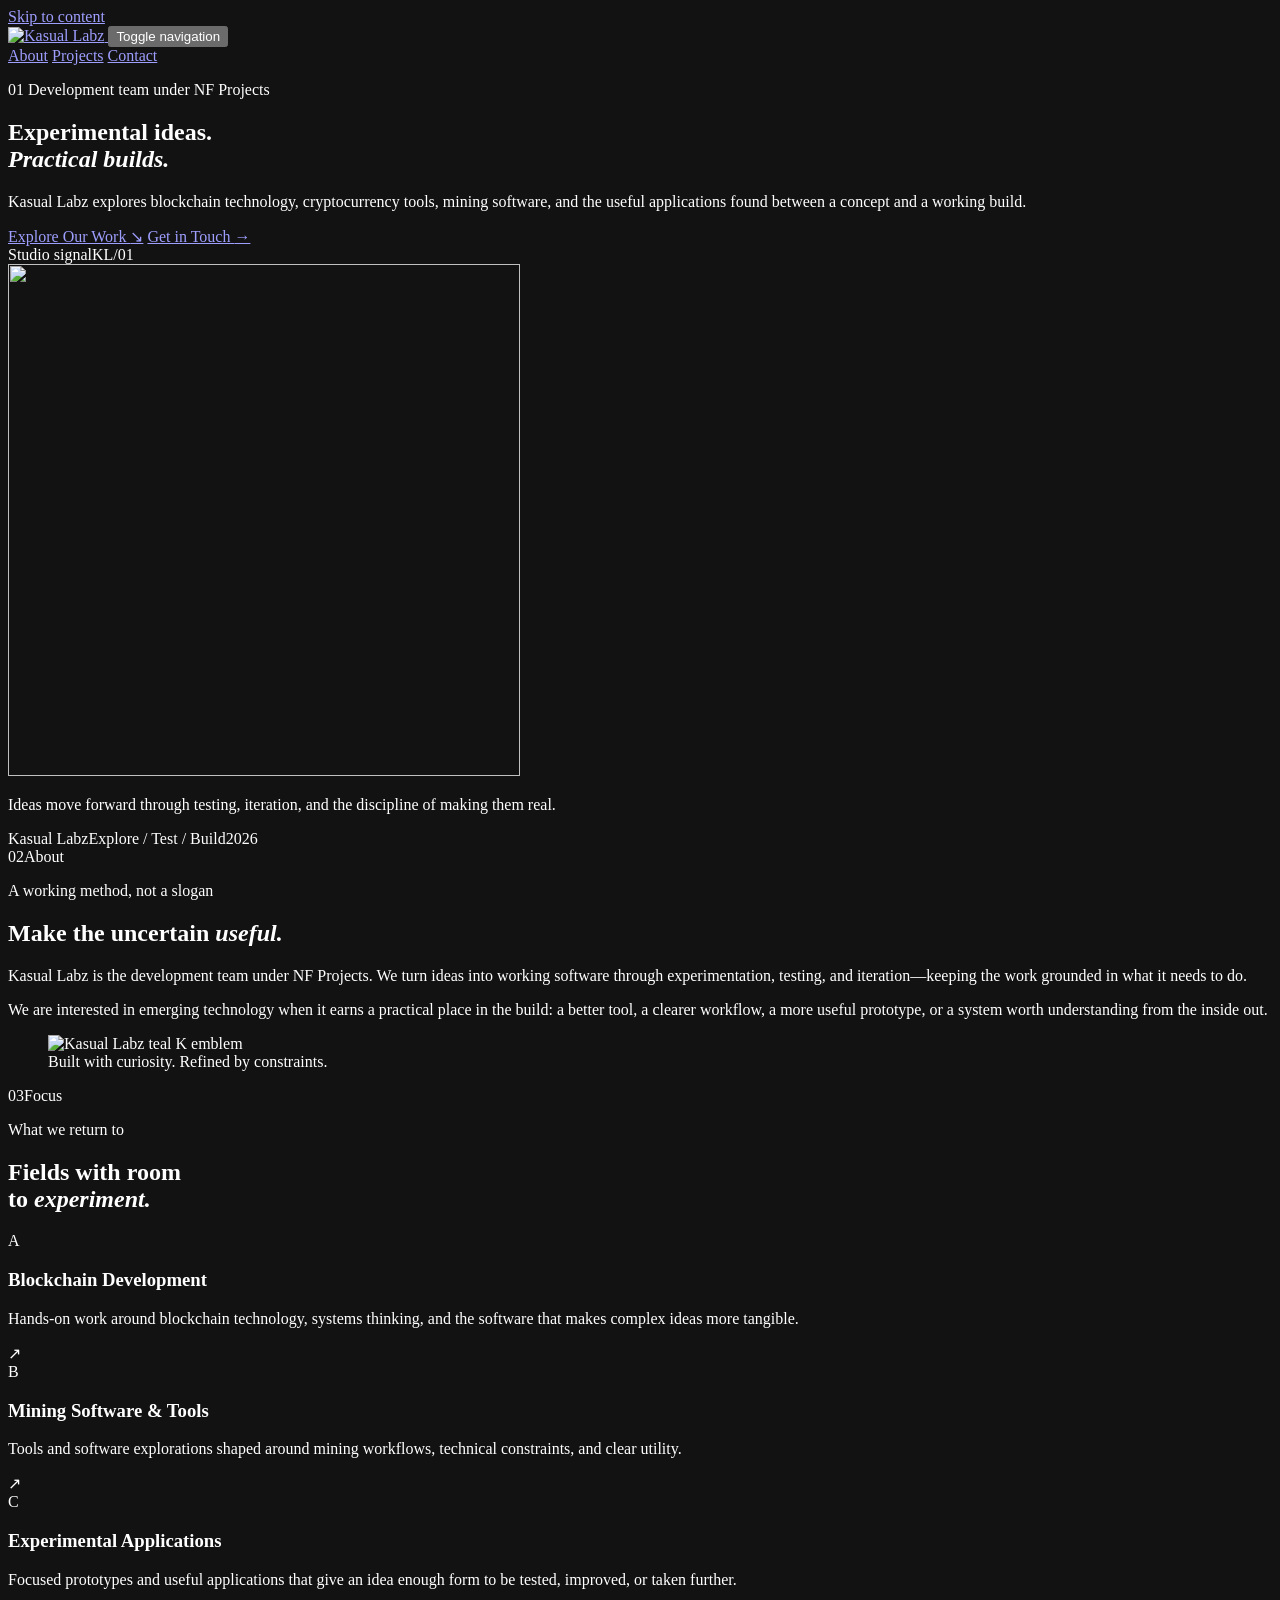
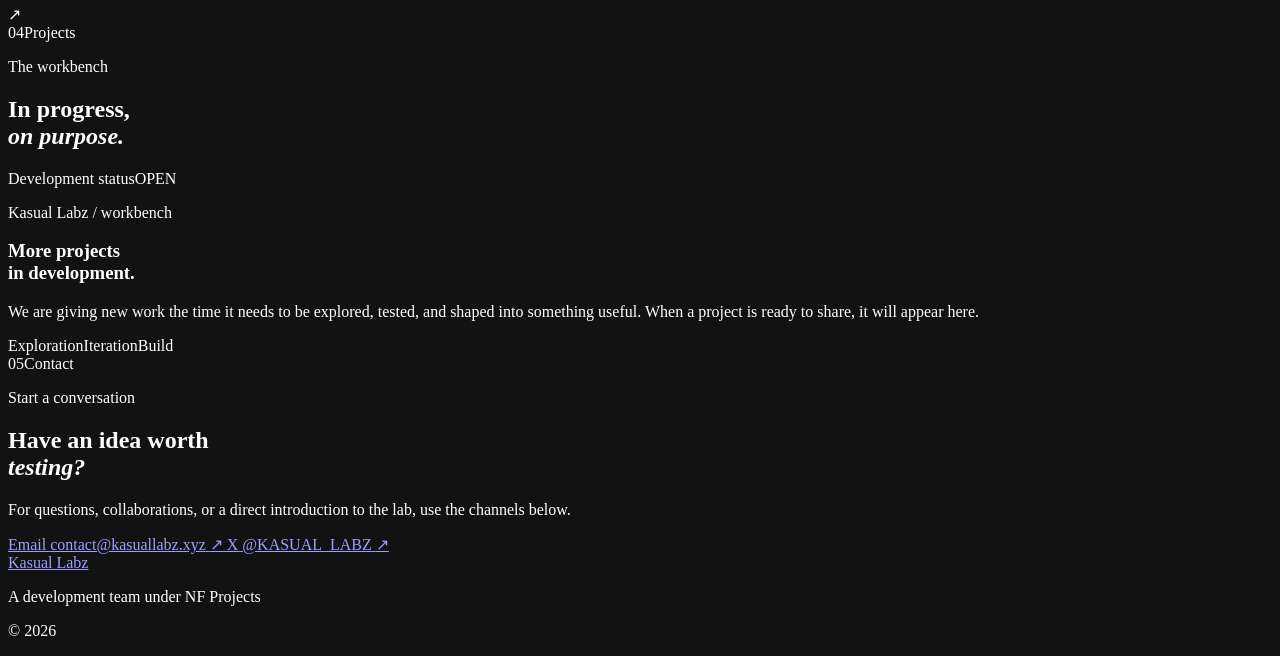
==== site/index.html @ ac22dc43 "Build Kasual Labz landing page" ====
<!doctype html>
<html lang="en">
  <head>
    <meta charset="utf-8">
    <meta name="viewport" content="width=device-width, initial-scale=1">
    <meta name="theme-color" content="#061311">
    <meta name="color-scheme" content="dark">
    <title>Kasual Labz | Experimental Ideas, Practical Builds</title>
    <meta name="description" content="Kasual Labz is the NF Projects development team exploring blockchain technology, mining tools, experimental applications, and useful software.">
    <meta name="keywords" content="Kasual Labz, blockchain development, mining software, experimental technology, NF Projects">
    <link rel="canonical" href="https://kasuallabz.xyz/">
    <link rel="icon" href="/favicon.png" type="image/png">
    <meta property="og:type" content="website">
    <meta property="og:title" content="Kasual Labz | Experimental Ideas, Practical Builds">
    <meta property="og:description" content="An NF Projects development team exploring blockchain technology, mining tools, experimental applications, and useful software.">
    <meta property="og:url" content="https://kasuallabz.xyz/">
    <meta property="og:site_name" content="Kasual Labz">
    <meta property="og:image" content="https://kasuallabz.xyz/assets/kasual-k-mark.png">
    <meta property="og:image:alt" content="Kasual Labz teal K emblem">
    <meta name="twitter:card" content="summary_large_image">
    <meta name="twitter:title" content="Kasual Labz | Experimental Ideas, Practical Builds">
    <meta name="twitter:description" content="Experimental ideas, practical builds from the NF Projects development team.">
    <meta name="twitter:image" content="https://kasuallabz.xyz/assets/kasual-k-mark.png">
    <meta name="twitter:image:alt" content="Kasual Labz teal K emblem">
    <link rel="stylesheet" href="/styles.css">
    <script src="/script.js" defer></script>
  </head>
  <body>
    <a class="skip-link" href="#main-content">Skip to content</a>
    <div class="page-grid" aria-hidden="true"></div>
    <div class="network-field" aria-hidden="true">
      <span class="network-line line-a"></span><span class="network-line line-b"></span><span class="network-line line-c"></span>
      <span class="network-node node-a"></span><span class="network-node node-b"></span><span class="network-node node-c"></span><span class="network-node node-d"></span>
    </div>

    <header class="site-header" id="top">
      <div class="header-shell">
        <a class="brand" href="#top" aria-label="Kasual Labz home">
          <img src="/assets/kasual-labz-wordmark.webp" width="2048" height="682" alt="Kasual Labz">
        </a>
        <button class="nav-toggle" type="button" aria-expanded="false" aria-controls="primary-navigation">
          <span class="sr-only">Toggle navigation</span>
          <span aria-hidden="true"></span><span aria-hidden="true"></span>
        </button>
        <nav class="primary-nav" id="primary-navigation" aria-label="Primary navigation">
          <a href="#about">About</a>
          <a href="#projects">Projects</a>
          <a href="#contact">Contact</a>
        </nav>
      </div>
    </header>

    <main id="main-content">
      <section class="hero section-frame" aria-labelledby="hero-title">
        <div class="hero-art" aria-hidden="true"></div>
        <div class="hero-shell">
          <div class="hero-copy">
            <p class="eyebrow"><span class="eyebrow-mark">01</span> Development team under NF Projects</p>
            <h1 id="hero-title">Experimental ideas.<br><em>Practical builds.</em></h1>
            <p class="hero-lede">Kasual Labz explores blockchain technology, cryptocurrency tools, mining software, and the useful applications found between a concept and a working build.</p>
            <div class="hero-actions" aria-label="Explore Kasual Labz">
              <a class="button button-primary" href="#projects">Explore Our Work <span aria-hidden="true">↘</span></a>
              <a class="button button-secondary" href="#contact">Get in Touch <span aria-hidden="true">→</span></a>
            </div>
          </div>
          <aside class="signal-card" aria-label="Kasual Labz approach">
            <div class="signal-card-top"><span class="status-dot" aria-hidden="true"></span><span>Studio signal</span><span class="signal-id">KL/01</span></div>
            <img src="/assets/kasual-k-mark.webp" width="512" height="512" alt="" aria-hidden="true">
            <p>Ideas move forward through testing, iteration, and the discipline of making them real.</p>
          </aside>
        </div>
        <div class="hero-bottomline" aria-hidden="true"><span>Kasual Labz</span><span>Explore / Test / Build</span><span>2026</span></div>
      </section>

      <section class="about section-frame" id="about" aria-labelledby="about-title">
        <div class="section-shell about-layout">
          <div class="section-index"><span>02</span><span>About</span></div>
          <div class="about-copy">
            <p class="kicker">A working method, not a slogan</p>
            <h2 id="about-title">Make the uncertain <em>useful.</em></h2>
            <p class="large-copy">Kasual Labz is the development team under NF Projects. We turn ideas into working software through experimentation, testing, and iteration—keeping the work grounded in what it needs to do.</p>
            <p>We are interested in emerging technology when it earns a practical place in the build: a better tool, a clearer workflow, a more useful prototype, or a system worth understanding from the inside out.</p>
          </div>
          <figure class="about-mark">
            <div class="mark-orbit" aria-hidden="true"></div>
            <img src="/assets/kasual-k-mark.webp" width="512" height="512" alt="Kasual Labz teal K emblem">
            <figcaption>Built with curiosity. Refined by constraints.</figcaption>
          </figure>
        </div>
      </section>

      <section class="focus section-frame" aria-labelledby="focus-title">
        <div class="section-shell">
          <div class="focus-intro">
            <div class="section-index"><span>03</span><span>Focus</span></div>
            <div>
              <p class="kicker">What we return to</p>
              <h2 id="focus-title">Fields with room<br>to <em>experiment.</em></h2>
            </div>
          </div>
          <div class="focus-list">
            <article class="focus-item">
              <span class="focus-number">A</span>
              <div><h3>Blockchain Development</h3><p>Hands-on work around blockchain technology, systems thinking, and the software that makes complex ideas more tangible.</p></div>
              <span class="focus-arrow" aria-hidden="true">↗</span>
            </article>
            <article class="focus-item">
              <span class="focus-number">B</span>
              <div><h3>Mining Software &amp; Tools</h3><p>Tools and software explorations shaped around mining workflows, technical constraints, and clear utility.</p></div>
              <span class="focus-arrow" aria-hidden="true">↗</span>
            </article>
            <article class="focus-item">
              <span class="focus-number">C</span>
              <div><h3>Experimental Applications</h3><p>Focused prototypes and useful applications that give an idea enough form to be tested, improved, or taken further.</p></div>
              <span class="focus-arrow" aria-hidden="true">↗</span>
            </article>
          </div>
        </div>
      </section>

      <section class="projects section-frame" id="projects" aria-labelledby="projects-title">
        <div class="section-shell projects-layout">
          <div class="project-heading">
            <div class="section-index"><span>04</span><span>Projects</span></div>
            <p class="kicker">The workbench</p>
            <h2 id="projects-title">In progress,<br><em>on purpose.</em></h2>
          </div>
          <article class="project-status">
            <div class="project-status-top"><span class="status-dot" aria-hidden="true"></span><span>Development status</span><span>OPEN</span></div>
            <div class="project-status-content">
              <p class="project-overline">Kasual Labz / workbench</p>
              <h3>More projects<br>in development.</h3>
              <p>We are giving new work the time it needs to be explored, tested, and shaped into something useful. When a project is ready to share, it will appear here.</p>
            </div>
            <div class="project-status-footer"><span>Exploration</span><span>Iteration</span><span>Build</span></div>
          </article>
        </div>
      </section>

      <section class="contact section-frame" id="contact" aria-labelledby="contact-title">
        <div class="contact-glow" aria-hidden="true"></div>
        <div class="section-shell contact-shell">
          <div class="section-index"><span>05</span><span>Contact</span></div>
          <div class="contact-copy">
            <p class="kicker">Start a conversation</p>
            <h2 id="contact-title">Have an idea worth<br><em>testing?</em></h2>
            <p>For questions, collaborations, or a direct introduction to the lab, use the channels below.</p>
          </div>
          <div class="contact-links">
            <a class="contact-link" href="mailto:contact@kasuallabz.xyz">
              <span class="contact-link-label">Email</span>
              <span class="contact-link-value">contact@kasuallabz.xyz</span>
              <span class="contact-link-arrow" aria-hidden="true">↗</span>
            </a>
            <a class="contact-link" href="https://x.com/KASUAL_LABZ" target="_blank" rel="noopener noreferrer me">
              <span class="contact-link-label">X</span>
              <span class="contact-link-value">@KASUAL_LABZ</span>
              <span class="contact-link-arrow" aria-hidden="true">↗</span>
            </a>
          </div>
        </div>
      </section>
    </main>

    <footer class="site-footer">
      <div class="footer-shell">
        <a class="footer-brand" href="#top">Kasual Labz</a>
        <p>A development team under NF Projects</p>
        <p>© <span id="current-year">2026</span></p>
      </div>
    </footer>
  </body>
</html>
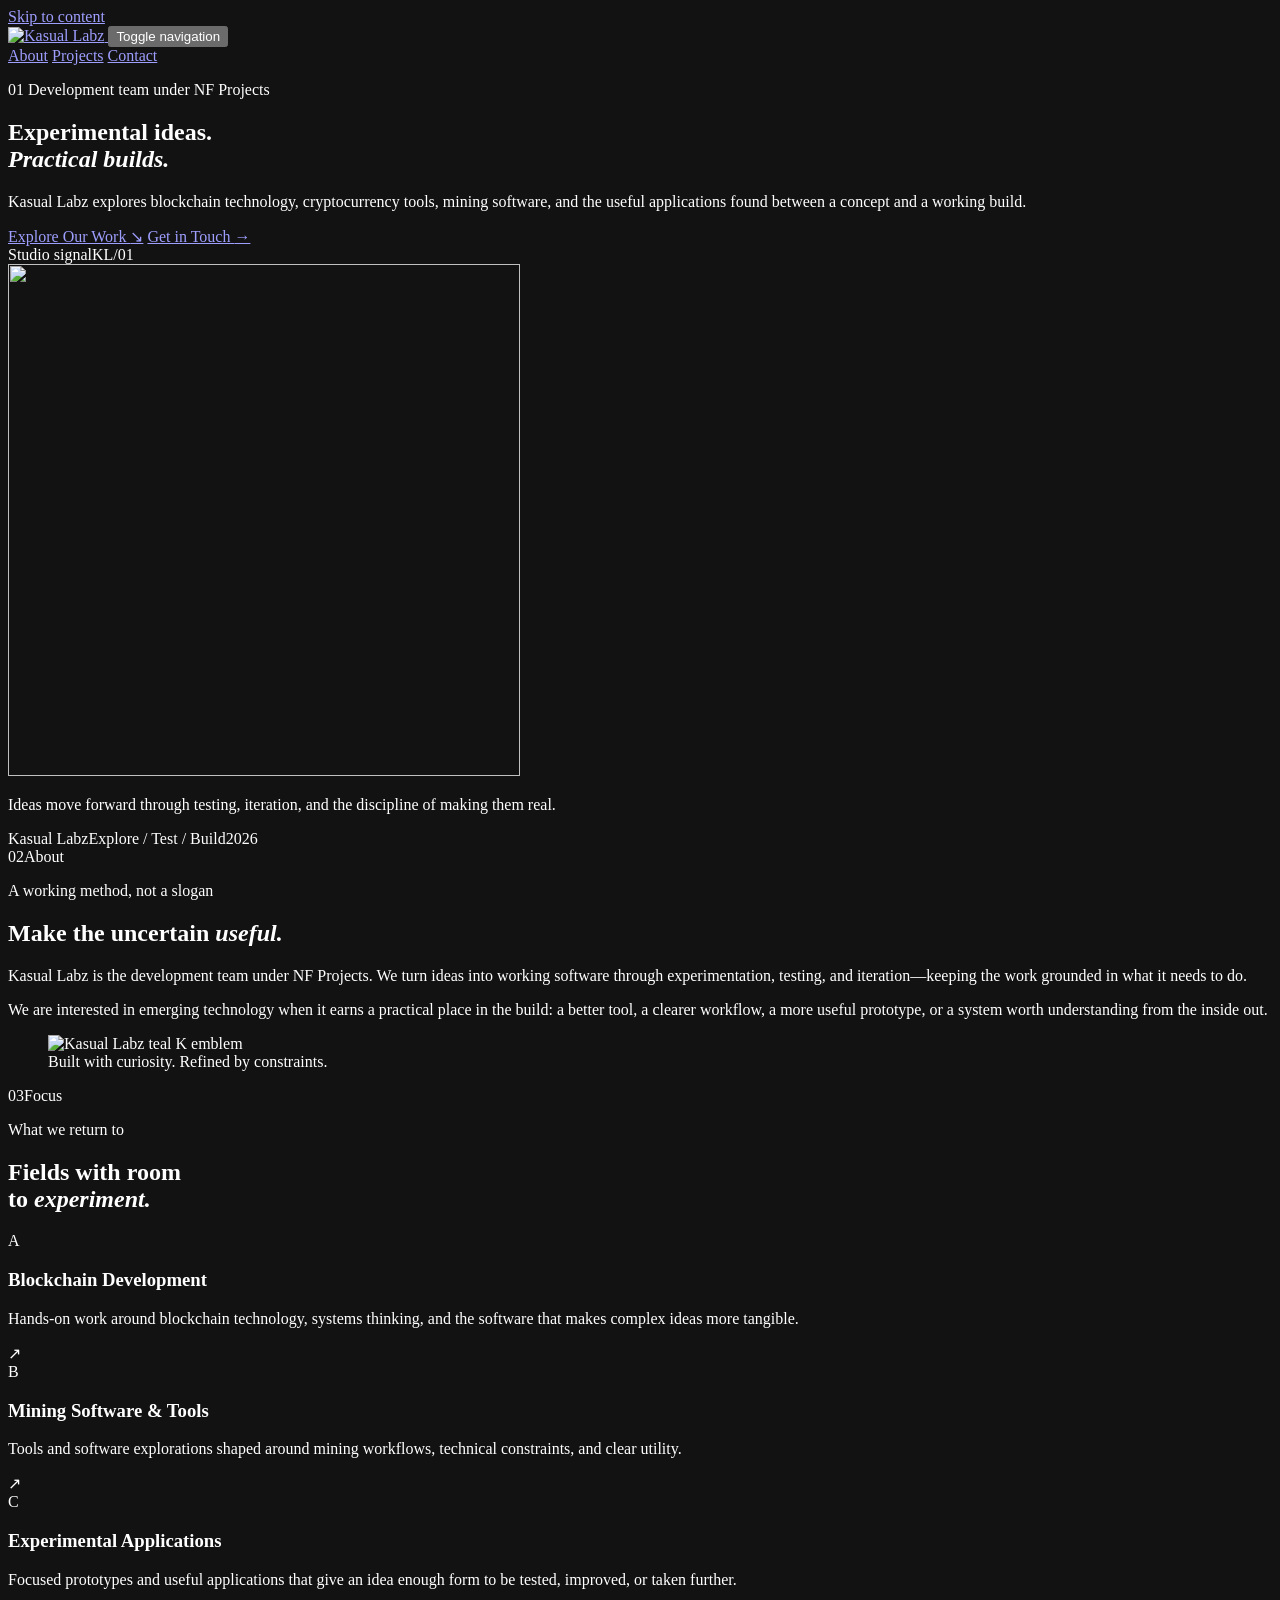
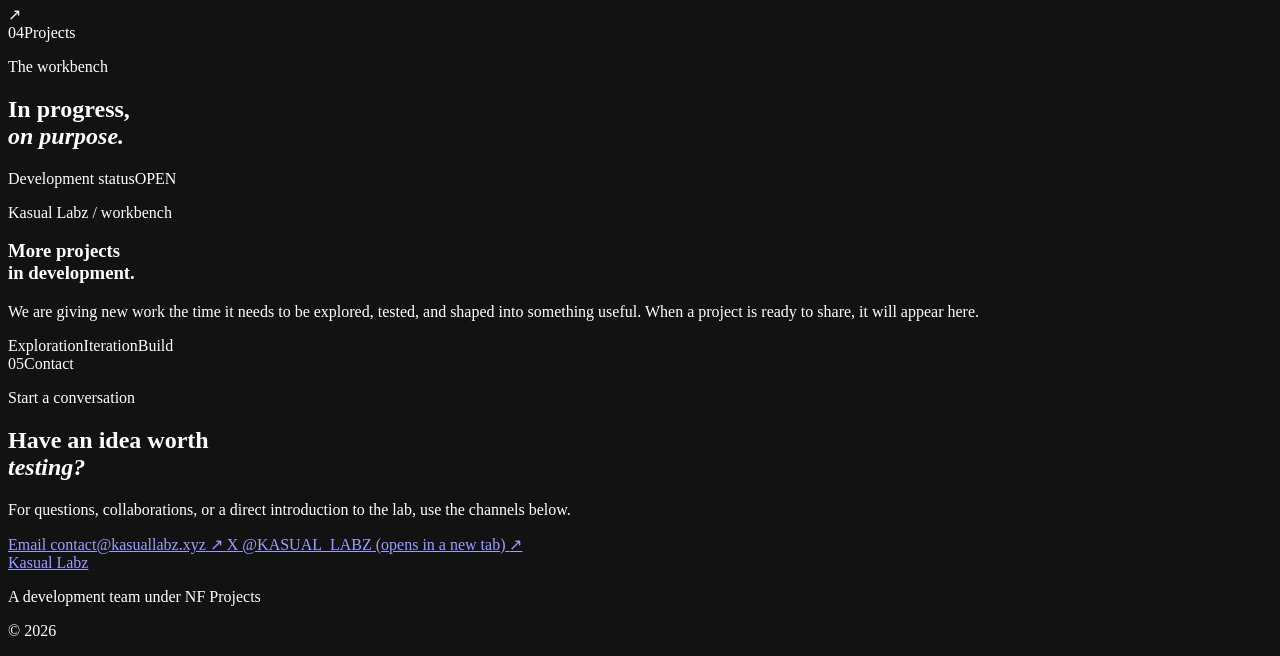
==== commit b4844c82: "Refine Kasual Labz accessibility" ====
--- a/site/index.html
+++ b/site/index.html
@@ -154,7 +154,7 @@
             </a>
             <a class="contact-link" href="https://x.com/KASUAL_LABZ" target="_blank" rel="noopener noreferrer me">
               <span class="contact-link-label">X</span>
-              <span class="contact-link-value">@KASUAL_LABZ</span>
+              <span class="contact-link-value">@KASUAL_LABZ<span class="sr-only"> (opens in a new tab)</span></span>
               <span class="contact-link-arrow" aria-hidden="true">↗</span>
             </a>
           </div>
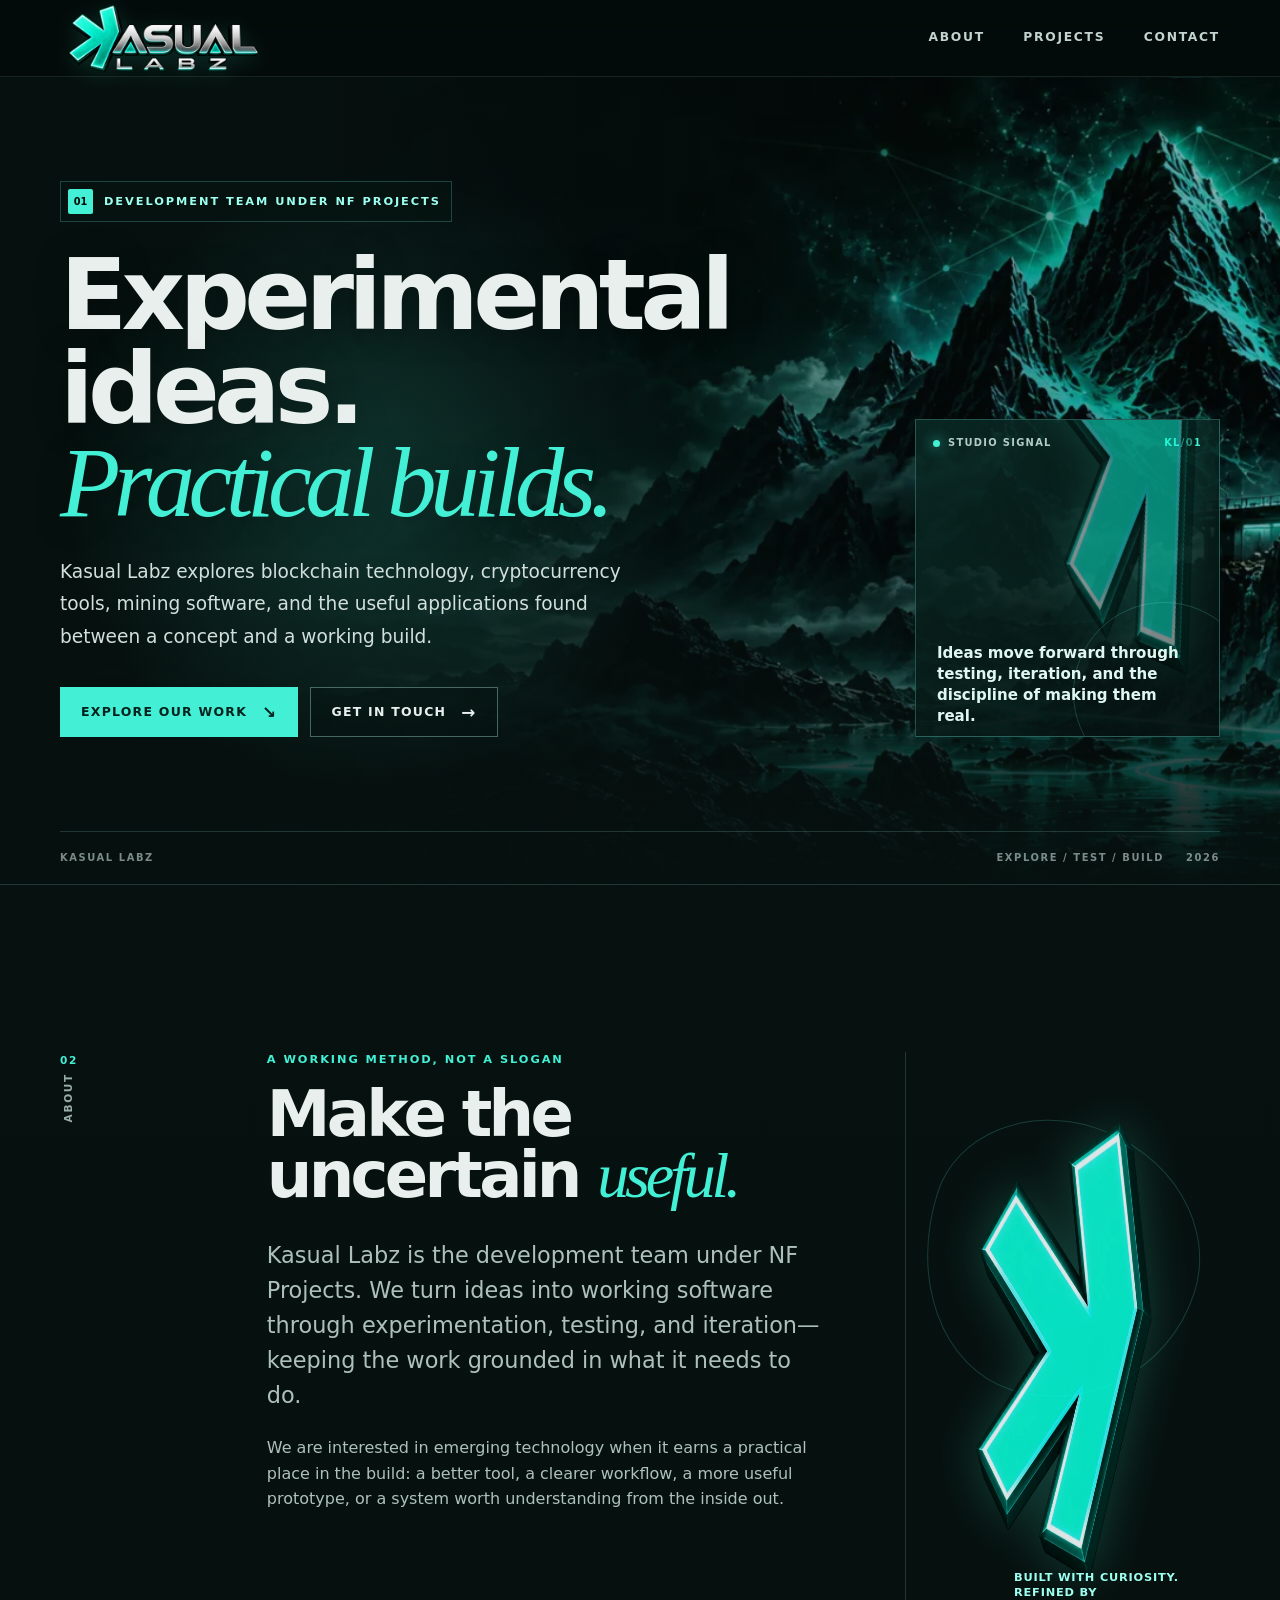
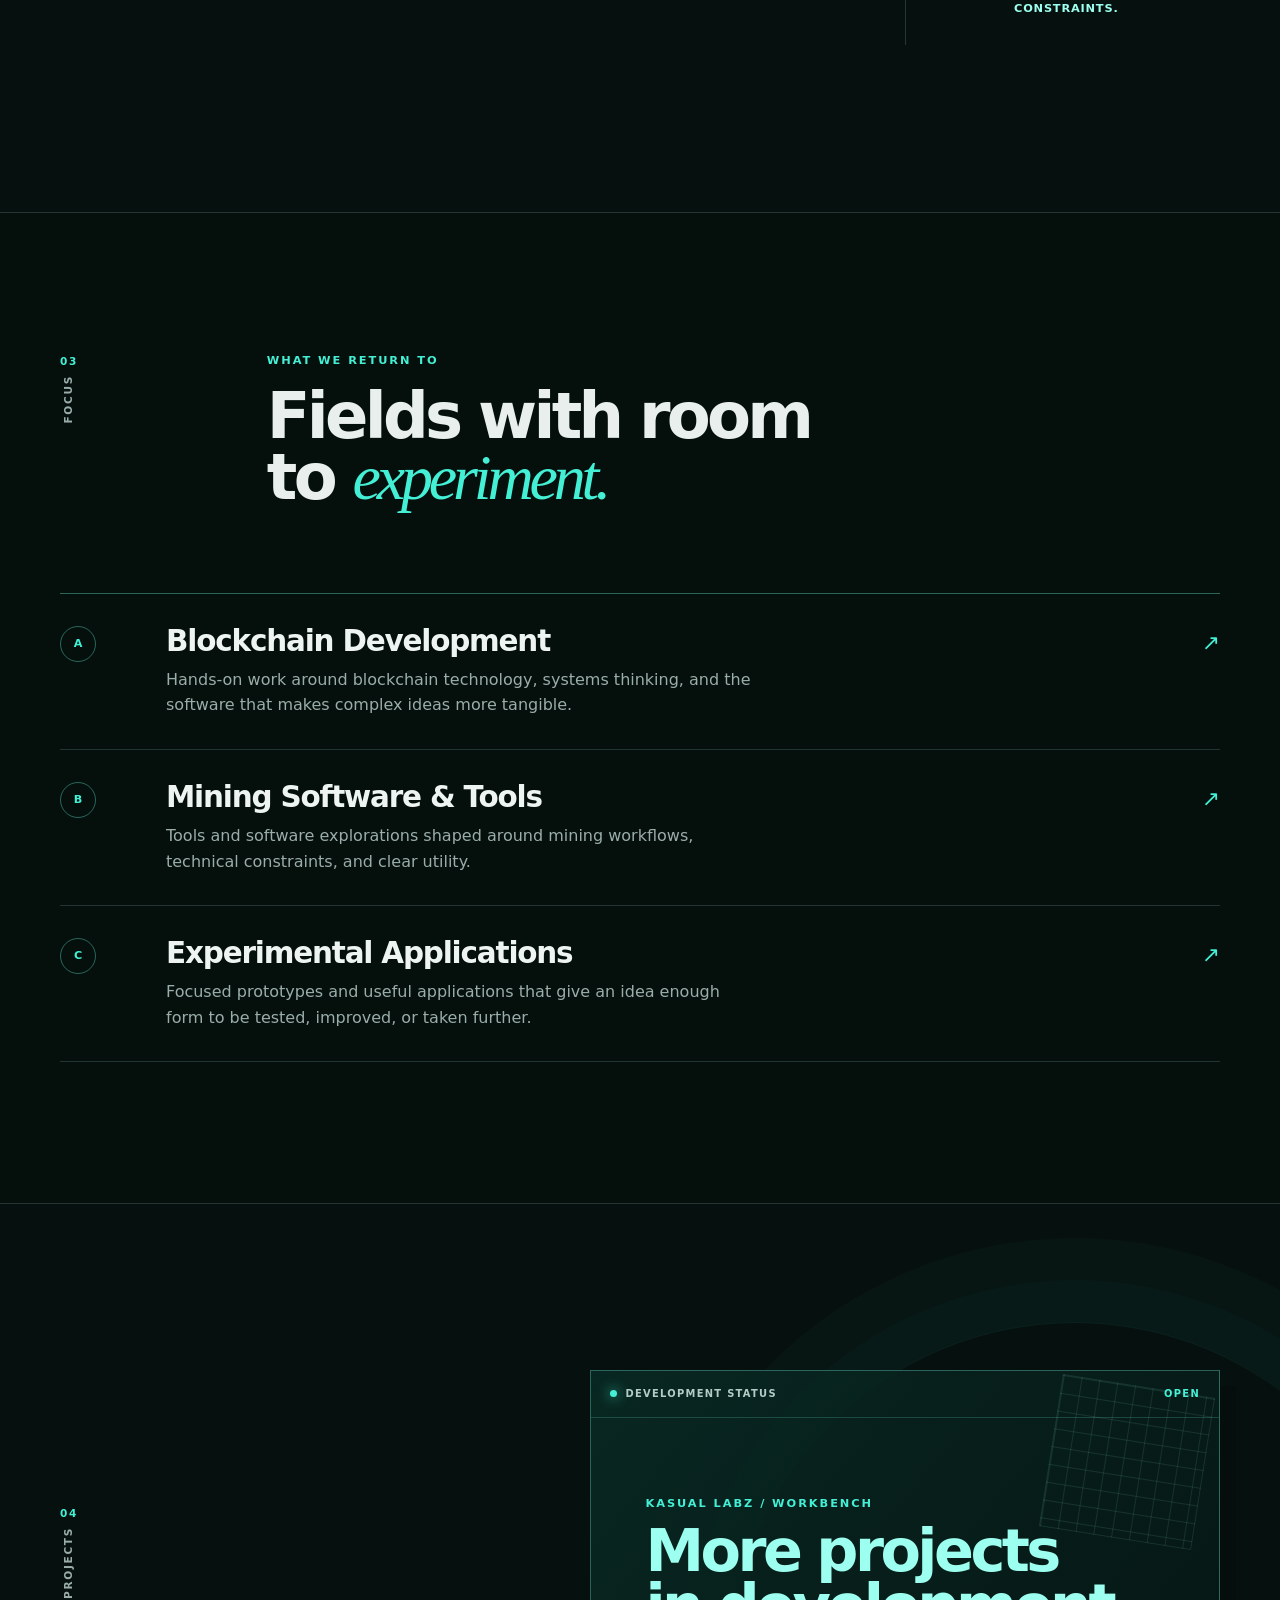
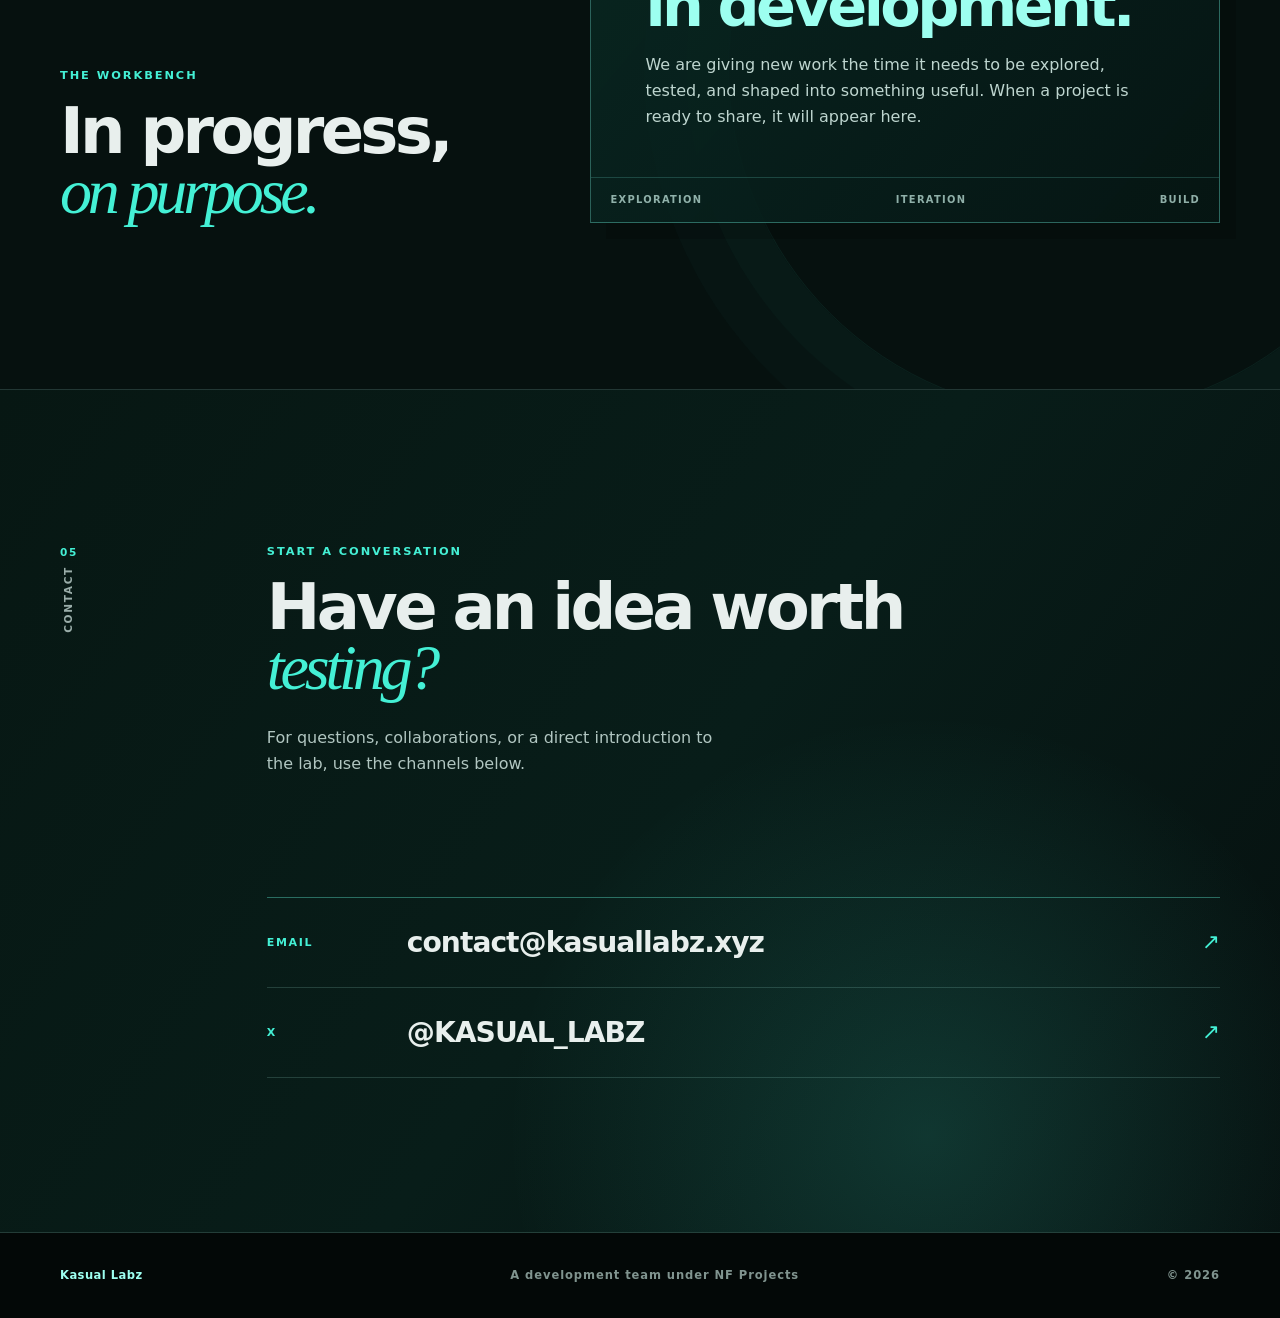
==== commit 247eaed1: "Fix GitHub Pages asset paths" ====
--- a/site/index.html
+++ b/site/index.html
@@ -9,7 +9,7 @@
     <meta name="description" content="Kasual Labz is the NF Projects development team exploring blockchain technology, mining tools, experimental applications, and useful software.">
     <meta name="keywords" content="Kasual Labz, blockchain development, mining software, experimental technology, NF Projects">
     <link rel="canonical" href="https://kasuallabz.xyz/">
-    <link rel="icon" href="/favicon.png" type="image/png">
+    <link rel="icon" href="favicon.png" type="image/png">
     <meta property="og:type" content="website">
     <meta property="og:title" content="Kasual Labz | Experimental Ideas, Practical Builds">
     <meta property="og:description" content="An NF Projects development team exploring blockchain technology, mining tools, experimental applications, and useful software.">
@@ -22,8 +22,8 @@
     <meta name="twitter:description" content="Experimental ideas, practical builds from the NF Projects development team.">
     <meta name="twitter:image" content="https://kasuallabz.xyz/assets/kasual-k-mark.png">
     <meta name="twitter:image:alt" content="Kasual Labz teal K emblem">
-    <link rel="stylesheet" href="/styles.css">
-    <script src="/script.js" defer></script>
+    <link rel="stylesheet" href="styles.css">
+    <script src="script.js" defer></script>
   </head>
   <body>
     <a class="skip-link" href="#main-content">Skip to content</a>
@@ -36,7 +36,7 @@
     <header class="site-header" id="top">
       <div class="header-shell">
         <a class="brand" href="#top" aria-label="Kasual Labz home">
-          <img src="/assets/kasual-labz-wordmark.webp" width="2048" height="682" alt="Kasual Labz">
+          <img src="assets/kasual-labz-wordmark.webp" width="2048" height="682" alt="Kasual Labz">
         </a>
         <button class="nav-toggle" type="button" aria-expanded="false" aria-controls="primary-navigation">
           <span class="sr-only">Toggle navigation</span>
@@ -65,7 +65,7 @@
           </div>
           <aside class="signal-card" aria-label="Kasual Labz approach">
             <div class="signal-card-top"><span class="status-dot" aria-hidden="true"></span><span>Studio signal</span><span class="signal-id">KL/01</span></div>
-            <img src="/assets/kasual-k-mark.webp" width="512" height="512" alt="" aria-hidden="true">
+            <img src="assets/kasual-k-mark.webp" width="512" height="512" alt="" aria-hidden="true">
             <p>Ideas move forward through testing, iteration, and the discipline of making them real.</p>
           </aside>
         </div>
@@ -83,7 +83,7 @@
           </div>
           <figure class="about-mark">
             <div class="mark-orbit" aria-hidden="true"></div>
-            <img src="/assets/kasual-k-mark.webp" width="512" height="512" alt="Kasual Labz teal K emblem">
+            <img src="assets/kasual-k-mark.webp" width="512" height="512" alt="Kasual Labz teal K emblem">
             <figcaption>Built with curiosity. Refined by constraints.</figcaption>
           </figure>
         </div>
--- a/site/styles.css
+++ b/site/styles.css
@@ -0,0 +1,104 @@
+:root {
+  --ink: #06110f;
+  --ink-deep: #030807;
+  --ink-soft: #0b201d;
+  --panel: rgba(11, 31, 28, 0.74);
+  --line: rgba(177, 255, 242, 0.16);
+  --line-strong: rgba(102, 255, 228, 0.36);
+  --mint: #44f0d5;
+  --mint-bright: #9dfff0;
+  --mint-deep: #18bda9;
+  --silver: #e8efed;
+  --muted: #9aada9;
+  --serif: Georgia, 'Times New Roman', serif;
+  --sans: Inter, ui-sans-serif, system-ui, -apple-system, BlinkMacSystemFont, 'Segoe UI', sans-serif;
+  --content: min(1160px, calc(100% - 64px));
+}
+
+* { box-sizing: border-box; }
+html { scroll-behavior: smooth; background: var(--ink-deep); }
+body { margin: 0; min-width: 320px; overflow-x: hidden; color: var(--silver); background: linear-gradient(180deg, #071311 0%, var(--ink) 38%, #06110f 100%); font-family: var(--sans); font-size: 16px; line-height: 1.6; }
+a { color: inherit; text-decoration: none; }
+button { font: inherit; }
+img { display: block; max-width: 100%; }
+
+.skip-link { position: fixed; z-index: 100; top: 12px; left: 12px; padding: 10px 15px; transform: translateY(-180%); border-radius: 4px; color: var(--ink-deep); background: var(--mint-bright); font-weight: 800; transition: transform 160ms ease; }
+.skip-link:focus { transform: translateY(0); }
+:focus-visible { outline: 3px solid var(--mint-bright); outline-offset: 4px; }
+
+.sr-only { position: absolute; width: 1px; height: 1px; padding: 0; margin: -1px; overflow: hidden; clip: rect(0, 0, 0, 0); white-space: nowrap; border: 0; }
+.page-grid { position: fixed; inset: 0; z-index: -3; pointer-events: none; opacity: .34; background-image: linear-gradient(rgba(106, 255, 230, .032) 1px, transparent 1px), linear-gradient(90deg, rgba(106, 255, 230, .032) 1px, transparent 1px); background-size: 70px 70px; mask-image: linear-gradient(to bottom, #000, transparent 84%); }
+.network-field { position: fixed; inset: 0; z-index: -2; overflow: hidden; pointer-events: none; opacity: .6; }
+.network-line { position: absolute; display: block; height: 1px; transform-origin: left center; background: linear-gradient(90deg, transparent, rgba(68, 240, 213, .34), transparent); }
+.line-a { top: 22%; left: -10%; width: 54vw; transform: rotate(17deg); animation: float-line 14s ease-in-out infinite alternate; }
+.line-b { top: 65%; right: -17%; width: 44vw; transform: rotate(-22deg); animation: float-line 17s ease-in-out -7s infinite alternate; }
+.line-c { top: 43%; left: 64%; width: 28vw; transform: rotate(72deg); opacity: .55; animation: float-line 12s ease-in-out -3s infinite alternate; }
+.network-node { position: absolute; width: 7px; height: 7px; border-radius: 999px; background: var(--mint-bright); box-shadow: 0 0 0 5px rgba(68, 240, 213, .06), 0 0 22px rgba(68, 240, 213, .7); animation: node-pulse 4s ease-in-out infinite; }
+.node-a { top: 16%; left: 12%; }.node-b { top: 32%; left: 43%; animation-delay: -1s; }.node-c { top: 65%; right: 14%; animation-delay: -2.5s; }.node-d { top: 82%; left: 20%; animation-delay: -1.75s; }
+
+.site-header { position: sticky; top: 0; z-index: 20; border-bottom: 1px solid rgba(190, 255, 244, .1); background: rgba(3, 10, 9, .76); backdrop-filter: blur(16px); }
+.header-shell, .footer-shell { width: var(--content); min-height: 76px; margin: 0 auto; display: flex; align-items: center; justify-content: space-between; gap: 24px; }
+.brand { width: clamp(148px, 18vw, 210px); flex: 0 0 auto; line-height: 0; }
+.brand img { width: 100%; height: auto; filter: drop-shadow(0 4px 10px rgba(68, 240, 213, .14)); }
+.primary-nav { display: flex; align-items: center; gap: clamp(20px, 3vw, 42px); }
+.primary-nav a { position: relative; padding: 8px 0; color: #c3d3cf; font-size: .77rem; font-weight: 760; letter-spacing: .14em; text-transform: uppercase; }
+.primary-nav a::after { position: absolute; right: 0; bottom: 3px; left: 0; height: 1px; content: ''; transform: scaleX(0); transform-origin: right; background: var(--mint); transition: transform 180ms ease; }
+.primary-nav a:hover, .primary-nav a:focus-visible { color: var(--mint-bright); }
+.primary-nav a:hover::after, .primary-nav a:focus-visible::after { transform: scaleX(1); transform-origin: left; }
+.nav-toggle { display: none; border: 0; color: var(--mint-bright); background: transparent; cursor: pointer; }
+
+.section-frame { position: relative; border-bottom: 1px solid var(--line); }
+.section-shell { width: var(--content); margin: 0 auto; }
+.hero { min-height: min(765px, calc(100vh - 76px)); overflow: hidden; isolation: isolate; display: flex; flex-direction: column; justify-content: center; }
+.hero-art { position: absolute; z-index: -1; inset: 0; background-image: linear-gradient(90deg, #06110f 0%, rgba(6, 17, 15, .96) 22%, rgba(6, 17, 15, .45) 61%, rgba(6, 17, 15, .25) 100%), linear-gradient(0deg, #06110f 0%, transparent 42%), url('assets/obsidian-peaks.webp'); background-position: center; background-size: cover; opacity: .92; }
+.hero::after { position: absolute; z-index: -1; inset: 0; content: ''; background: radial-gradient(circle at 29% 50%, rgba(68, 240, 213, .16), transparent 31%); }
+.hero-shell { width: var(--content); margin: 0 auto; display: grid; grid-template-columns: minmax(0, 1fr) minmax(242px, 305px); align-items: end; gap: clamp(28px, 7vw, 96px); padding: 104px 0 94px; }
+.hero-copy { max-width: 775px; }
+.eyebrow, .kicker, .project-overline { margin: 0; color: var(--mint); font-size: .71rem; font-weight: 800; letter-spacing: .17em; line-height: 1.4; text-transform: uppercase; }
+.eyebrow { display: inline-flex; align-items: center; gap: 11px; padding: 7px 10px 7px 7px; border: 1px solid rgba(121, 255, 234, .22); color: var(--mint-bright); background: rgba(5, 20, 17, .46); }
+.eyebrow-mark { display: grid; width: 25px; height: 25px; place-items: center; border-radius: 2px; color: var(--ink-deep); background: var(--mint); font-size: .61rem; letter-spacing: 0; }
+h1, h2, h3, p { overflow-wrap: break-word; }
+h1, h2 { margin: 0; font-weight: 750; letter-spacing: -.058em; line-height: .95; }
+h1 { max-width: 760px; margin-top: 27px; font-size: clamp(3.35rem, 7.7vw, 7.35rem); text-shadow: 0 4px 34px rgba(0, 0, 0, .33); }
+h1 em, h2 em { color: var(--mint); font-family: var(--serif); font-weight: 400; letter-spacing: -.065em; }
+.hero-lede { max-width: 590px; margin: 26px 0 0; color: #d2e0dc; font-size: clamp(1rem, 1.45vw, 1.16rem); line-height: 1.75; }
+.hero-actions { display: flex; flex-wrap: wrap; gap: 12px; margin-top: 34px; }
+.button { display: inline-flex; align-items: center; justify-content: center; gap: 15px; min-height: 50px; padding: 13px 20px; border: 1px solid transparent; font-size: .78rem; font-weight: 800; letter-spacing: .1em; text-transform: uppercase; transition: transform 180ms ease, background-color 180ms ease, border-color 180ms ease, box-shadow 180ms ease; }
+.button span { font-size: 1.05rem; line-height: 0; }.button:hover { transform: translateY(-3px); }.button-primary { color: #02221d; background: var(--mint); box-shadow: 0 0 0 rgba(68, 240, 213, 0); }.button-primary:hover { background: var(--mint-bright); box-shadow: 0 9px 30px rgba(68, 240, 213, .21); }.button-secondary { border-color: rgba(187, 248, 236, .36); color: var(--silver); background: rgba(4, 18, 16, .42); }.button-secondary:hover { border-color: var(--mint); color: var(--mint-bright); }
+.signal-card { position: relative; min-height: 318px; padding: 15px 17px 20px; overflow: hidden; border: 1px solid rgba(123, 255, 235, .27); background: linear-gradient(145deg, rgba(10, 43, 38, .87), rgba(4, 13, 12, .86)); box-shadow: 22px 22px 0 rgba(0, 0, 0, .15); }
+.signal-card::after { position: absolute; right: -36px; bottom: -48px; width: 180px; height: 180px; content: ''; border: 1px solid rgba(121, 255, 235, .18); border-radius: 50%; }
+.signal-card-top, .project-status-top, .project-status-footer { display: flex; align-items: center; gap: 8px; color: #b3ccc6; font-size: .62rem; font-weight: 760; letter-spacing: .13em; text-transform: uppercase; }
+.signal-id { margin-left: auto; color: var(--mint); }.status-dot { display: inline-block; width: 7px; height: 7px; flex: 0 0 auto; border-radius: 50%; background: var(--mint); box-shadow: 0 0 13px var(--mint); animation: node-pulse 3s ease-in-out infinite; }
+.signal-card img { position: absolute; right: -17px; bottom: 29px; width: 225px; opacity: .49; filter: drop-shadow(0 0 21px rgba(68, 240, 213, .3)); transform: rotate(-10deg); }
+.signal-card p { position: absolute; right: 21px; bottom: 9px; left: 21px; z-index: 1; margin: 0; color: #def7f0; font-size: .94rem; font-weight: 600; line-height: 1.4; }
+.hero-bottomline { width: var(--content); margin: auto auto 0; display: grid; grid-template-columns: 1fr auto auto; gap: 22px; padding: 18px 0; border-top: 1px solid var(--line); color: rgba(216, 236, 230, .56); font-size: .62rem; font-weight: 750; letter-spacing: .16em; text-transform: uppercase; }
+
+.about { padding: clamp(88px, 13vw, 178px) 0; overflow: hidden; }.about-layout { display: grid; grid-template-columns: 130px minmax(0, 1fr) minmax(205px, 315px); gap: clamp(30px, 6vw, 92px); align-items: start; }.section-index { display: flex; flex-direction: column; gap: 5px; color: var(--muted); font-size: .66rem; font-weight: 800; letter-spacing: .16em; text-transform: uppercase; }.section-index span:first-child { color: var(--mint); }.section-index span:last-child { writing-mode: vertical-rl; transform: rotate(180deg); }
+.kicker { margin-bottom: 17px; }.about h2, .focus h2, .projects h2, .contact h2 { font-size: clamp(2.65rem, 5vw, 5.2rem); }.about-copy > p:not(.kicker) { max-width: 625px; color: #aec0bc; }.about-copy .large-copy { margin-top: 31px; color: #e4efec; font-size: clamp(1.12rem, 1.75vw, 1.42rem); line-height: 1.56; }.about-mark { position: relative; min-height: 350px; margin: 0; padding: 28px; border-left: 1px solid var(--line); }.about-mark img { position: relative; z-index: 1; width: min(100%, 250px); margin: 12px auto 0; opacity: .9; filter: drop-shadow(0 0 22px rgba(68, 240, 213, .24)); }.about-mark figcaption { position: relative; z-index: 2; max-width: 178px; margin: -34px 0 0 auto; color: var(--mint-bright); font-size: .71rem; font-weight: 760; letter-spacing: .07em; line-height: 1.4; text-transform: uppercase; }.mark-orbit { position: absolute; top: 12%; left: 5%; width: 88%; aspect-ratio: 1; border: 1px solid rgba(99, 255, 229, .18); border-radius: 47% 53% 53% 47% / 40% 46% 54% 60%; transform: rotate(18deg); }
+
+.focus { padding: clamp(80px, 11vw, 150px) 0; background: rgba(4, 13, 12, .32); }.focus-intro { display: grid; grid-template-columns: 130px 1fr; gap: clamp(30px, 6vw, 92px); align-items: start; }.focus-list { margin-top: clamp(54px, 7vw, 84px); border-top: 1px solid var(--line-strong); }.focus-item { display: grid; grid-template-columns: 80px minmax(0, 1fr) auto; gap: 26px; align-items: start; padding: 32px 0 31px; border-bottom: 1px solid var(--line); transition: padding 220ms ease, background-color 220ms ease; }.focus-item:hover { padding-right: 16px; padding-left: 16px; background: rgba(68, 240, 213, .04); }.focus-number { display: grid; width: 36px; height: 36px; place-items: center; border: 1px solid var(--line-strong); border-radius: 50%; color: var(--mint); font-size: .7rem; font-weight: 800; }.focus-item h3 { margin: 0; color: #edf4f2; font-size: clamp(1.35rem, 2.3vw, 2.1rem); letter-spacing: -.04em; line-height: 1.05; }.focus-item p { max-width: 590px; margin: 10px 0 0; color: var(--muted); }.focus-arrow { color: var(--mint); font-size: 1.35rem; transition: transform 180ms ease; }.focus-item:hover .focus-arrow { transform: translate(4px, -4px); }
+
+.projects { overflow: hidden; padding: clamp(88px, 13vw, 166px) 0; }.projects::before { position: absolute; top: 15%; right: -11%; width: 54vw; height: 54vw; content: ''; border: 1px solid rgba(68, 240, 213, .07); border-radius: 50%; box-shadow: 0 0 0 42px rgba(68, 240, 213, .02), 0 0 0 84px rgba(68, 240, 213, .015); }.projects-layout { display: grid; grid-template-columns: minmax(260px, .78fr) minmax(0, 1.22fr); gap: clamp(50px, 10vw, 154px); align-items: end; }.project-heading .section-index { margin-bottom: 69px; }.project-status { position: relative; overflow: hidden; border: 1px solid rgba(121, 255, 235, .32); background: linear-gradient(130deg, rgba(9, 43, 37, .83), rgba(5, 21, 19, .91)); box-shadow: 16px 16px 0 rgba(0, 0, 0, .17); }.project-status::after { position: absolute; top: 14px; right: 15px; width: 152px; height: 152px; content: ''; border: 1px solid rgba(159, 255, 240, .11); background-image: linear-gradient(rgba(159, 255, 240, .1) 1px, transparent 1px), linear-gradient(90deg, rgba(159, 255, 240, .1) 1px, transparent 1px); background-size: 18px 18px; transform: rotate(9deg); }.project-status-top { padding: 15px 19px; border-bottom: 1px solid rgba(121, 255, 235, .18); }.project-status-top span:last-child { margin-left: auto; color: var(--mint); }.project-status-content { position: relative; z-index: 1; padding: clamp(39px, 7vw, 78px) clamp(24px, 5vw, 54px) 48px; }.project-status h3 { max-width: 570px; margin: 11px 0 19px; color: var(--mint-bright); font-size: clamp(2rem, 4.6vw, 4.5rem); letter-spacing: -.06em; line-height: .94; }.project-status-content > p:last-child { max-width: 490px; margin: 0; color: #bed5cf; }.project-status-footer { justify-content: space-between; padding: 14px 19px; border-top: 1px solid rgba(121, 255, 235, .18); color: rgba(202, 239, 231, .7); }
+
+.contact { padding: clamp(88px, 12vw, 156px) 0; overflow: hidden; background: linear-gradient(125deg, #071713, #081d19 52%, #06100f); }.contact-glow { position: absolute; right: -10vw; bottom: -30vw; width: 75vw; height: 75vw; pointer-events: none; border-radius: 50%; background: radial-gradient(circle, rgba(68, 240, 213, .15), transparent 62%); }.contact-shell { position: relative; display: grid; grid-template-columns: 130px minmax(0, 1fr); gap: clamp(30px, 6vw, 92px); }.contact-copy { max-width: 780px; }.contact-copy > p:last-of-type { max-width: 470px; margin: 26px 0 0; color: #b1c6c1; }.contact-links { grid-column: 2; display: grid; margin-top: 44px; border-top: 1px solid var(--line-strong); }.contact-link { display: grid; grid-template-columns: 120px minmax(0, 1fr) auto; align-items: center; gap: 20px; padding: 22px 0; border-bottom: 1px solid var(--line); transition: padding 200ms ease, color 200ms ease; }.contact-link:hover { padding-right: 14px; padding-left: 14px; color: var(--mint-bright); background: rgba(68, 240, 213, .035); }.contact-link-label { color: var(--mint); font-size: .69rem; font-weight: 800; letter-spacing: .15em; text-transform: uppercase; }.contact-link-value { font-size: clamp(1.18rem, 2.2vw, 1.8rem); font-weight: 650; letter-spacing: -.035em; }.contact-link-arrow { color: var(--mint); font-size: 1.35rem; }
+
+.site-footer { background: #030807; }.footer-shell { min-height: 85px; color: #80948f; font-size: .72rem; font-weight: 650; letter-spacing: .08em; }.footer-shell p { margin: 0; }.footer-brand { color: var(--mint-bright); font-weight: 850; letter-spacing: .04em; }
+
+@keyframes node-pulse { 0%, 100% { opacity: .45; transform: scale(.78); } 50% { opacity: 1; transform: scale(1); } }
+@keyframes float-line { from { opacity: .3; } to { opacity: .88; translate: 0 18px; } }
+
+@media (max-width: 820px) {
+  :root { --content: min(100% - 40px, 700px); }
+  .hero-shell { grid-template-columns: 1fr; padding-bottom: 54px; }.signal-card { max-width: 420px; min-height: 220px; }.signal-card img { right: 15px; bottom: 8px; width: 187px; }.signal-card p { max-width: 270px; }.about-layout { grid-template-columns: 70px minmax(0, 1fr); }.about-mark { grid-column: 2; width: min(100%, 340px); margin-top: 14px; }.focus-intro, .contact-shell { grid-template-columns: 70px minmax(0, 1fr); }.projects-layout { grid-template-columns: 1fr; }.project-heading .section-index { margin-bottom: 40px; }.project-status { margin-left: 70px; }.contact-links { grid-column: 2; }.footer-shell { flex-wrap: wrap; padding: 20px 0; }
+}
+
+@media (max-width: 620px) {
+  :root { --content: calc(100% - 32px); }
+  .header-shell { min-height: 66px; }.brand { width: 150px; }.nav-toggle { position: relative; display: grid; width: 41px; height: 41px; place-content: center; gap: 6px; }.nav-toggle span:not(.sr-only) { display: block; width: 19px; height: 1px; background: currentColor; transition: transform 180ms ease; }.nav-toggle[aria-expanded='true'] span:nth-child(2) { transform: translateY(3.5px) rotate(45deg); }.nav-toggle[aria-expanded='true'] span:nth-child(3) { transform: translateY(-3.5px) rotate(-45deg); }.js .primary-nav { position: absolute; top: calc(100% + 1px); right: 0; left: 0; display: grid; gap: 0; padding: 10px 16px 16px; visibility: hidden; border-bottom: 1px solid var(--line-strong); background: rgba(3, 10, 9, .97); opacity: 0; transform: translateY(-8px); transition: opacity 160ms ease, transform 160ms ease, visibility 160ms; }.js .primary-nav.is-open { visibility: visible; opacity: 1; transform: translateY(0); }.primary-nav a { padding: 13px 0; }.primary-nav a::after { display: none; }
+  .hero { min-height: auto; }.hero-shell { gap: 26px; padding: 72px 0 36px; }.eyebrow { font-size: .61rem; letter-spacing: .12em; }.hero-lede { line-height: 1.65; }.hero-actions { display: grid; }.button { width: 100%; }.signal-card { min-height: 192px; }.signal-card p { max-width: 225px; font-size: .85rem; }.signal-card img { width: 160px; right: 0; }.hero-bottomline { grid-template-columns: 1fr auto; padding: 13px 0; }.hero-bottomline span:nth-child(2) { display: none; }
+  .about, .focus, .projects, .contact { padding: 78px 0; }.about-layout, .focus-intro, .contact-shell { grid-template-columns: 1fr; gap: 25px; }.section-index { flex-direction: row; align-items: center; }.section-index span:last-child { writing-mode: horizontal-tb; transform: none; }.about-mark, .contact-links { grid-column: 1; }.about-mark { min-height: 270px; padding-left: 0; border-left: 0; }.about-mark img { width: 210px; margin-left: 0; }.about-mark figcaption { margin-top: -24px; }.focus-list { margin-top: 42px; }.focus-item { grid-template-columns: 45px minmax(0, 1fr) auto; gap: 12px; }.focus-item p { font-size: .92rem; }.projects-layout { gap: 44px; }.project-status { margin-left: 0; }.project-status-footer { gap: 9px; font-size: .55rem; }.contact-link { grid-template-columns: 1fr auto; gap: 5px 15px; }.contact-link-label { grid-column: 1 / -1; }.footer-shell { display: grid; gap: 4px; min-height: auto; padding: 24px 0; }
+}
+
+@media (prefers-reduced-motion: reduce) {
+  html { scroll-behavior: auto; }.network-node, .network-line, .status-dot { animation: none; }.button, .contact-link, .focus-item, .focus-arrow, .primary-nav, .nav-toggle span { transition: none; }
+}
